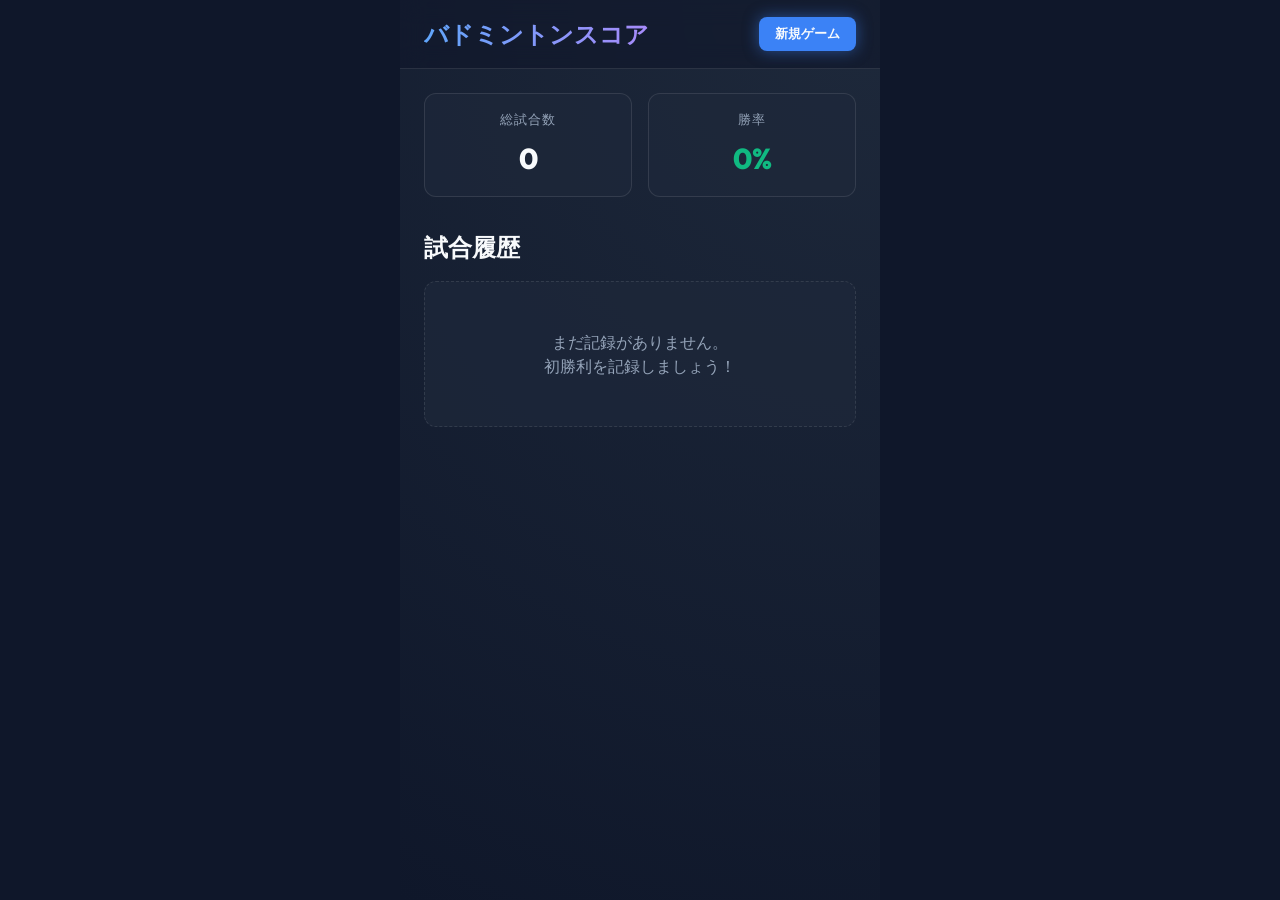
==== badminton-score-app/index.html @ b09aa4a7 "Add files via upload" ====
<!DOCTYPE html>
<html lang="ja">
<head>
  <meta charset="UTF-8">
  <meta name="viewport" content="width=device-width, initial-scale=1.0, maximum-scale=1.0, user-scalable=no">
  <title>バドミントンスコア</title>
  
  <!-- PWA Settings -->
  <link rel="manifest" href="manifest.json">
  <meta name="theme-color" content="#0f172a">
  <link rel="apple-touch-icon" href="icon.png">
  
  <!-- Fonts -->
  <link rel="preconnect" href="https://fonts.googleapis.com">
  <link rel="preconnect" href="https://fonts.gstatic.com" crossorigin>
  <link href="https://fonts.googleapis.com/css2?family=Inter:wght@400;600;800&family=Outfit:wght@500;700&display=swap" rel="stylesheet">
  
  <link rel="stylesheet" href="styles.css">
</head>
<body>
  <div id="app" class="app-container">
    
    <!-- 1. Home / History View -->
    <section id="view-home" class="view active">
      <header class="app-header glass">
        <h1>バドミントンスコア</h1>
        <button id="btn-new-game" class="btn primary glowing">新規ゲーム</button>
      </header>
      
      <main class="content">
        <div class="stats-overview">
          <div class="stat-card">
            <span class="stat-label">総試合数</span>
            <span class="stat-value" id="stat-total">0</span>
          </div>
          <div class="stat-card">
            <span class="stat-label">勝率</span>
            <span class="stat-value highlight" id="stat-winrate">0%</span>
          </div>
        </div>
        
        <h2>試合履歴</h2>
        <div id="history-list" class="history-list">
          <div class="empty-state">
            <p>まだ記録がありません。<br>初勝利を記録しましょう！</p>
          </div>
        </div>
      </main>
    </section>

    <!-- 2. Settings View -->
    <section id="view-settings" class="view">
      <header class="app-header">
        <button class="btn icon-btn" id="btn-back-home">◀ 戻る</button>
        <h2>試合設定</h2>
      </header>
      <main class="content setup-form" style="padding: 1rem;">
        
        <div class="form-group" style="margin-bottom: 0.8rem;">
          <input type="text" id="tournament-name" placeholder="大会名やイベント名 (任意)" style="width: 100%; padding: 0.6rem; border-radius: 8px; border: 1px solid var(--border-color); background: rgba(0,0,0,0.2); color: #fff; font-size: 1rem;">
        </div>

        <div style="display: flex; gap: 0.8rem; margin-bottom: 1rem;">
          <div class="form-group" style="flex: 1; margin-bottom: 0;">
            <label>形式</label>
            <div class="radio-group">
              <input type="radio" id="mode-singles" name="gameMode" value="singles" checked>
              <label for="mode-singles" style="padding: 0.5rem;">シングル</label>
              <input type="radio" id="mode-doubles" name="gameMode" value="doubles">
              <label for="mode-doubles" style="padding: 0.5rem;">ダブルス</label>
            </div>
          </div>
          
          <div class="form-group" style="flex: 1; margin-bottom: 0;">
            <label>点数</label>
            <div style="display: flex; gap: 0.2rem;">
              <button type="button" class="btn btn-point" data-pt="8" style="flex:1; padding: 0.5rem;" onclick="setPoints(8)">8</button>
              <button type="button" class="btn btn-point primary" data-pt="15" style="flex:1; padding: 0.5rem;" onclick="setPoints(15)">15</button>
              <input type="number" id="game-points" value="15" min="1" placeholder="自由" oninput="clearPointButtons()" style="flex:1; width:100%; min-width:40px; padding: 0.5rem; border-radius: 8px; border: 1px solid var(--border-color); background: rgba(0,0,0,0.2); color: #fff; font-size: 1rem; text-align: center;">
            </div>
          </div>
        </div>

        <div style="display: grid; grid-template-columns: 1fr 1fr; gap: 0.8rem; margin-bottom: 1rem;">
          <div class="form-group" style="margin-bottom: 0;">
            <label>左コート (自分)</label>
            <input type="text" id="team-a-name1" placeholder="選手1(右)" value="自分" style="padding: 0.6rem; margin-bottom: 0.5rem;">
            <input type="text" id="team-a-name2" placeholder="選手2(左)" value="ペア" class="doubles-only" style="display:none; padding: 0.6rem;">
          </div>
          <div class="form-group" style="margin-bottom: 0;">
            <label>右コート (相手)</label>
            <input type="text" id="team-b-name1" placeholder="選手1(右)" value="相手" style="padding: 0.6rem; margin-bottom: 0.5rem;">
            <input type="text" id="team-b-name2" placeholder="選手2(左)" value="ペア" class="doubles-only" style="display:none; padding: 0.6rem;">
          </div>
        </div>

        <div class="form-group" style="margin-bottom: 1.5rem;">
          <label>最初のサーブ</label>
          <div class="radio-group">
            <input type="radio" id="serve-init-a" name="initServe" value="A" checked>
            <label for="serve-init-a" style="padding: 0.5rem;">左コート(自分)</label>
            
            <input type="radio" id="serve-init-b" name="initServe" value="B">
            <label for="serve-init-b" style="padding: 0.5rem;">右コート(相手)</label>
          </div>
        </div>

        <button id="btn-start-game" class="btn primary full-width" style="padding: 0.8rem;">試合開始</button>
      </main>
    </section>

    <!-- 3. Scoring View -->
    <section id="view-scoring" class="view landscape-forced">
      <header class="scoring-header">
        <button class="btn icon-btn danger" id="btn-abort">終了</button>
        <div class="serve-indicator">サーブ権</div>
        <button class="btn icon-btn" id="btn-undo">1つ戻す</button>
      </header>

      <div class="scoreboard">
        <div class="team-panel left" id="panel-a">
          <h3 class="team-name" id="name-a-display" style="display:none;">自分</h3>
          <div class="court-positions" id="court-a">
            <div class="pos-box"><div class="pos-label">左</div><div class="serve-dot" id="serve-a-left">🏸</div><span id="pos-a-left" class="pos-name"></span></div>
            <div class="pos-box"><div class="pos-label">右</div><div class="serve-dot" id="serve-a-right">🏸</div><span id="pos-a-right" class="pos-name">自分</span></div>
          </div>
          <div class="score-display" id="score-a">0</div>
          <button class="btn-score-add" data-team="A">得点</button>
        </div>
        
        <div class="divider"></div>
        
        <div class="team-panel right" id="panel-b">
          <h3 class="team-name" id="name-b-display" style="display:none;">相手</h3>
          <div class="court-positions" id="court-b">
            <div class="pos-box"><div class="pos-label">左</div><div class="serve-dot" id="serve-b-left">🏸</div><span id="pos-b-left" class="pos-name"></span></div>
            <div class="pos-box"><div class="pos-label">右</div><div class="serve-dot" id="serve-b-right">🏸</div><span id="pos-b-right" class="pos-name">相手</span></div>
          </div>
          <div class="score-display" id="score-b">0</div>
          <button class="btn-score-add" data-team="B">得点</button>
        </div>
      </div>
      
      <div style="padding: 1rem; margin-top: auto;">
        <button id="btn-finish-game" class="btn primary glowing full-width">試合終了</button>
      </div>
    </section>

    <!-- 4. Result / Score Sheet View -->
    <section id="view-result" class="view">
      <header class="app-header no-print">
        <button class="btn icon-btn" id="btn-result-home">ホーム</button>
        <h2>試合結果</h2>
        <div class="share-actions">
          <button class="btn icon-btn btn-line" id="btn-line">LINE</button>
          <button class="btn icon-btn" id="btn-pdf">PDF</button>
          <button class="btn icon-btn" id="btn-share">共有</button>
        </div>
      </header>
      
      <main class="content">
        <div class="result-card glass" id="score-sheet-capture">
          <div class="print-header">
            <h1>公式スコアシート</h1>
          </div>
          <h1 class="result-title" id="result-status">勝利</h1>
          <div class="final-score">
            <div class="team-result">
              <span id="result-name-a">自分</span>
              <span class="score" id="result-score-a">21</span>
            </div>
            <div class="vs">-</div>
            <div class="team-result">
              <span class="score" id="result-score-b">19</span>
              <span id="result-name-b">相手</span>
            </div>
          </div>
          
          <div class="official-scoresheet-container">
            <h3>得点経過</h3>
            <div class="table-scroll">
              <table id="official-score-sheet" class="score-table">
                <!-- 生成されたテーブルがここに入る -->
              </table>
            </div>
          </div>
        </div>
      </main>
    </section>

  </div>
  <script src="app.js"></script>
</body>
</html>
---- badminton-score-app/styles.css ----
:root {
  --bg-color: #0f172a;
  --surface-color: rgba(30, 41, 59, 0.7);
  --primary: #3b82f6;
  --primary-glow: rgba(59, 130, 246, 0.5);
  --accent: #10b981;
  --danger: #ef4444;
  --text-main: #f8fafc;
  --text-muted: #94a3b8;
  --border-color: rgba(255, 255, 255, 0.1);
  --glass-bg: rgba(15, 23, 42, 0.6);
}

* {
  box-sizing: border-box;
  margin: 0;
  padding: 0;
}

body {
  font-family: 'Inter', -apple-system, sans-serif;
  background-color: var(--bg-color);
  color: var(--text-main);
  line-height: 1.5;
  overflow-x: hidden;
  -webkit-font-smoothing: antialiased;
}

.app-container {
  max-width: 480px;
  margin: 0 auto;
  min-height: 100vh;
  position: relative;
  background: radial-gradient(circle at top right, #1e293b, #0f172a);
}

/* Glassmorphism Utilities */
.glass {
  background: var(--glass-bg);
  backdrop-filter: blur(12px);
  -webkit-backdrop-filter: blur(12px);
  border-bottom: 1px solid var(--border-color);
}

/* Views Management (SPA) */
.view {
  display: none;
  min-height: 100vh;
  flex-direction: column;
  animation: fadeIn 0.3s ease-in-out;
}

.view.active {
  display: flex;
}

@keyframes fadeIn {
  from { opacity: 0; transform: translateY(10px); }
  to { opacity: 1; transform: translateY(0); }
}

/* Headers */
.app-header {
  padding: 1rem 1.5rem;
  display: flex;
  justify-content: space-between;
  align-items: center;
  position: sticky;
  top: 0;
  z-index: 10;
}

h1, h2, h3 {
  font-family: 'Outfit', sans-serif;
}

h1 {
  font-size: 1.5rem;
  font-weight: 700;
  background: linear-gradient(to right, #60a5fa, #a78bfa);
  -webkit-background-clip: text;
  color: transparent;
}

.content {
  padding: 1.5rem;
  flex: 1;
}

/* Buttons */
.btn {
  background: transparent;
  color: var(--text-main);
  border: 1px solid var(--border-color);
  padding: 0.5rem 1rem;
  border-radius: 8px;
  font-weight: 600;
  cursor: pointer;
  transition: all 0.2s ease;
  font-family: inherit;
}

.btn.primary {
  background: var(--primary);
  border: none;
}

.btn.primary.glowing {
  box-shadow: 0 0 15px var(--primary-glow);
}

.btn:active {
  transform: scale(0.96);
}

.icon-btn {
  padding: 0.4rem 0.8rem;
  font-size: 0.9rem;
}

.full-width {
  width: 100%;
  padding: 1rem;
  font-size: 1.1rem;
}

.danger {
  color: var(--danger);
  border-color: var(--danger);
}

/* Home Stats */
.stats-overview {
  display: flex;
  gap: 1rem;
  margin-bottom: 2rem;
}

.stat-card {
  flex: 1;
  background: var(--surface-color);
  border: 1px solid var(--border-color);
  padding: 1rem;
  border-radius: 12px;
  display: flex;
  flex-direction: column;
  align-items: center;
}

.stat-label {
  font-size: 0.8rem;
  color: var(--text-muted);
  text-transform: uppercase;
  letter-spacing: 1px;
}

.stat-value {
  font-size: 1.8rem;
  font-weight: 800;
  font-family: 'Outfit', sans-serif;
  margin-top: 0.5rem;
}

.highlight {
  color: var(--accent);
}

/* History List */
.history-list {
  margin-top: 1rem;
  display: flex;
  flex-direction: column;
  gap: 1rem;
}

.history-item {
  background: var(--surface-color);
  border: 1px solid var(--border-color);
  border-radius: 12px;
  padding: 1rem;
  display: flex;
  justify-content: space-between;
  align-items: center;
  cursor: pointer;
  transition: background 0.2s;
}

.history-item:hover {
  background: rgba(255,255,255,0.05);
}

.history-score {
  font-family: 'Outfit', sans-serif;
  font-size: 1.2rem;
  font-weight: 700;
}

.history-date {
  font-size: 0.8rem;
  color: var(--text-muted);
}

.empty-state {
  text-align: center;
  padding: 3rem 1rem;
  color: var(--text-muted);
  background: var(--surface-color);
  border-radius: 12px;
  border: 1px dashed var(--border-color);
}

/* Setup Form */
.setup-form .form-group {
  margin-bottom: 1.5rem;
}

.setup-form label {
  display: block;
  margin-bottom: 0.5rem;
  color: var(--text-muted);
  font-size: 0.9rem;
}

.setup-form input[type="text"] {
  width: 100%;
  padding: 0.8rem 1rem;
  border-radius: 8px;
  border: 1px solid var(--border-color);
  background: rgba(0,0,0,0.2);
  color: #fff;
  font-size: 1rem;
}

.setup-form input[type="text"]:focus {
  outline: none;
  border-color: var(--primary);
}

.radio-group {
  display: flex;
  gap: 0.5rem;
}

.radio-group input[type="radio"] {
  display: none;
}

.radio-group label {
  flex: 1;
  text-align: center;
  padding: 0.8rem;
  background: var(--surface-color);
  border: 1px solid var(--border-color);
  border-radius: 8px;
  cursor: pointer;
  transition: all 0.2s;
  margin: 0;
}

.radio-group input[type="radio"]:checked + label {
  background: var(--primary);
  border-color: var(--primary);
  color: #fff;
  font-weight: bold;
}

.mt-2 { margin-top: 2rem; }

/* Scoring View */
.scoring-header {
  display: flex;
  justify-content: space-between;
  align-items: center;
  padding: 1rem;
}

.serve-indicator {
  font-size: 0.9rem;
  color: var(--text-muted);
  text-transform: uppercase;
  letter-spacing: 2px;
}

.scoreboard {
  flex: 1;
  display: flex;
  flex-direction: column;
}

.divider {
  height: 2px;
  background: var(--border-color);
  margin: 0 2rem;
}

.team-panel {
  flex: 1;
  display: flex;
  flex-direction: column;
  justify-content: center;
  align-items: center;
  position: relative;
  padding: 2rem 1rem;
}

.team-name {
  font-size: 1.5rem;
  margin-bottom: 0.5rem;
  z-index: 2;
}

.score-display {
  font-size: 8rem;
  font-family: 'Outfit', sans-serif;
  font-weight: 800;
  line-height: 1;
  margin-bottom: 1rem;
  z-index: 2;
}

.btn-score-add {
  position: absolute;
  top: 0; left: 0; right: 0; bottom: 0;
  width: 100%;
  opacity: 0;
  cursor: pointer;
  z-index: 10;
}

.serve-dot {
  width: 16px;
  height: 16px;
  border-radius: 50%;
  background: transparent;
  margin-bottom: 1rem;
  transition: background 0.3s;
}

.has-serve .serve-dot {
  background: var(--accent);
  box-shadow: 0 0 10px var(--accent);
}

/* Tap Ripple Effect using pseudo */
.team-panel:active {
  background: rgba(255,255,255,0.05);
}

/* Result / Score Sheet */
.result-card {
  border-radius: 16px;
  padding: 2rem 1.5rem;
  text-align: center;
  border: 1px solid var(--border-color);
}

.result-title {
  font-size: 2.5rem;
  margin-bottom: 1.5rem;
}

.final-score {
  display: flex;
  justify-content: center;
  align-items: center;
  gap: 1.5rem;
  margin-bottom: 2rem;
}

.team-result {
  display: flex;
  flex-direction: column;
  align-items: center;
}

.team-result .score {
  font-size: 3rem;
  font-weight: 800;
  font-family: 'Outfit', sans-serif;
}

.vs {
  font-size: 1.5rem;
  color: var(--text-muted);
}

.rally-history {
  text-align: left;
  border-top: 1px solid var(--border-color);
  padding-top: 1.5rem;
}

.rally-history h3 {
  margin-bottom: 1rem;
  font-size: 1.1rem;
  color: var(--text-muted);
}

.history-timeline {
  display: flex;
  flex-direction: column;
  gap: 0.5rem;
  max-height: 300px;
  overflow-y: auto;
  padding-right: 0.5rem;
}

.rally-item {
  display: flex;
  justify-content: space-between;
  padding: 0.5rem;
  background: rgba(0,0,0,0.2);
  border-radius: 6px;
  font-family: 'Outfit', sans-serif;
}

.rally-item .score-point {
  font-weight: 700;
}

.rally-item .scorer-name {
  color: var(--accent);
}

/* Share Actions */
.share-actions {
  display: flex;
  gap: 0.5rem;
}
.btn-line {
  background-color: #06C755;
  color: #fff;
  border: none;
}

/* Official Score Sheet Table */
.official-scoresheet-container {
  margin-top: 1.5rem;
  border-top: 1px solid var(--border-color);
  padding-top: 1rem;
}
.table-scroll {
  width: 100%;
  overflow-x: auto;
  -webkit-overflow-scrolling: touch;
}
.score-table {
  width: 100%;
  border-collapse: collapse;
  margin-top: 1rem;
  color: var(--text-main);
  background: var(--surface-color);
}
.score-table th, .score-table td {
  border: 1px solid var(--border-color);
  padding: 0.5rem;
  text-align: center;
  min-width: 30px;
  font-family: 'Outfit', sans-serif;
}
.score-table th {
  background: rgba(255, 255, 255, 0.1);
  white-space: nowrap;
  font-weight: 700;
}

/* Print Styles for PDF Export */
.print-header {
  display: none;
}
@media print {
  body {
    background: #fff;
    color: #000;
  }
  .app-container {
    background: none;
    max-width: 100%;
  }
  .no-print {
    display: none !important;
  }
  .glass {
    background: none;
    backdrop-filter: none;
    border: none;
  }
  .result-card {
    border: none;
    padding: 0;
  }
  .score-table {
    background: #fff;
    color: #000;
  }
  .score-table th, .score-table td {
    border: 1px solid #000;
  }
  .score-table th {
    background: #f0f0f0;
  }
  .print-header {
    display: block;
    text-align: center;
    margin-bottom: 2rem;
  }
  .print-header h1 {
    color: #000;
    -webkit-background-clip: unset;
  }
  .result-title {
    display: none;
  }
}

/* Force Landscape on Scoring View */
@media screen and (orientation: portrait) {
  .landscape-forced {
    position: fixed;
    top: 0;
    left: 0;
    width: 100vh;
    height: 100vw;
    transform: rotate(90deg);
    transform-origin: top left;
    margin-left: 100vw;
    background: radial-gradient(circle at top right, #1e293b, #0f172a);
    z-index: 100;
  }
}

/* Doubles Court Positions */
.court-positions {
  display: flex;
  flex-direction: column;
  width: 100%;
  gap: 1rem;
  margin-bottom: 1rem;
  z-index: 2;
  font-size: 1.2rem;
  font-weight: bold;
}
.pos-box {
  background: rgba(0, 0, 0, 0.3);
  border: 1px solid var(--border-color);
  border-radius: 8px;
  padding: 0.5rem;
  display: flex;
  align-items: center;
  justify-content: center;
  position: relative;
  min-height: 50px;
}
.pos-name {
  word-break: break-all;
}
.serve-dot {
  display: none;
  font-size: 1.5rem;
  margin-right: 0.5rem;
  background: transparent;
  width: auto;
  height: auto;
}
.has-serve .serve-dot {
  display: inline-block;
  background: transparent;
  box-shadow: none;
}

.pos-label {
  position: absolute;
  top: 2px;
  left: 4px;
  font-size: 0.75rem;
  color: var(--text-muted);
  font-weight: normal;
}

/* Hide original simple serve dot */
.team-panel > .serve-dot {
  display: none !important;
}
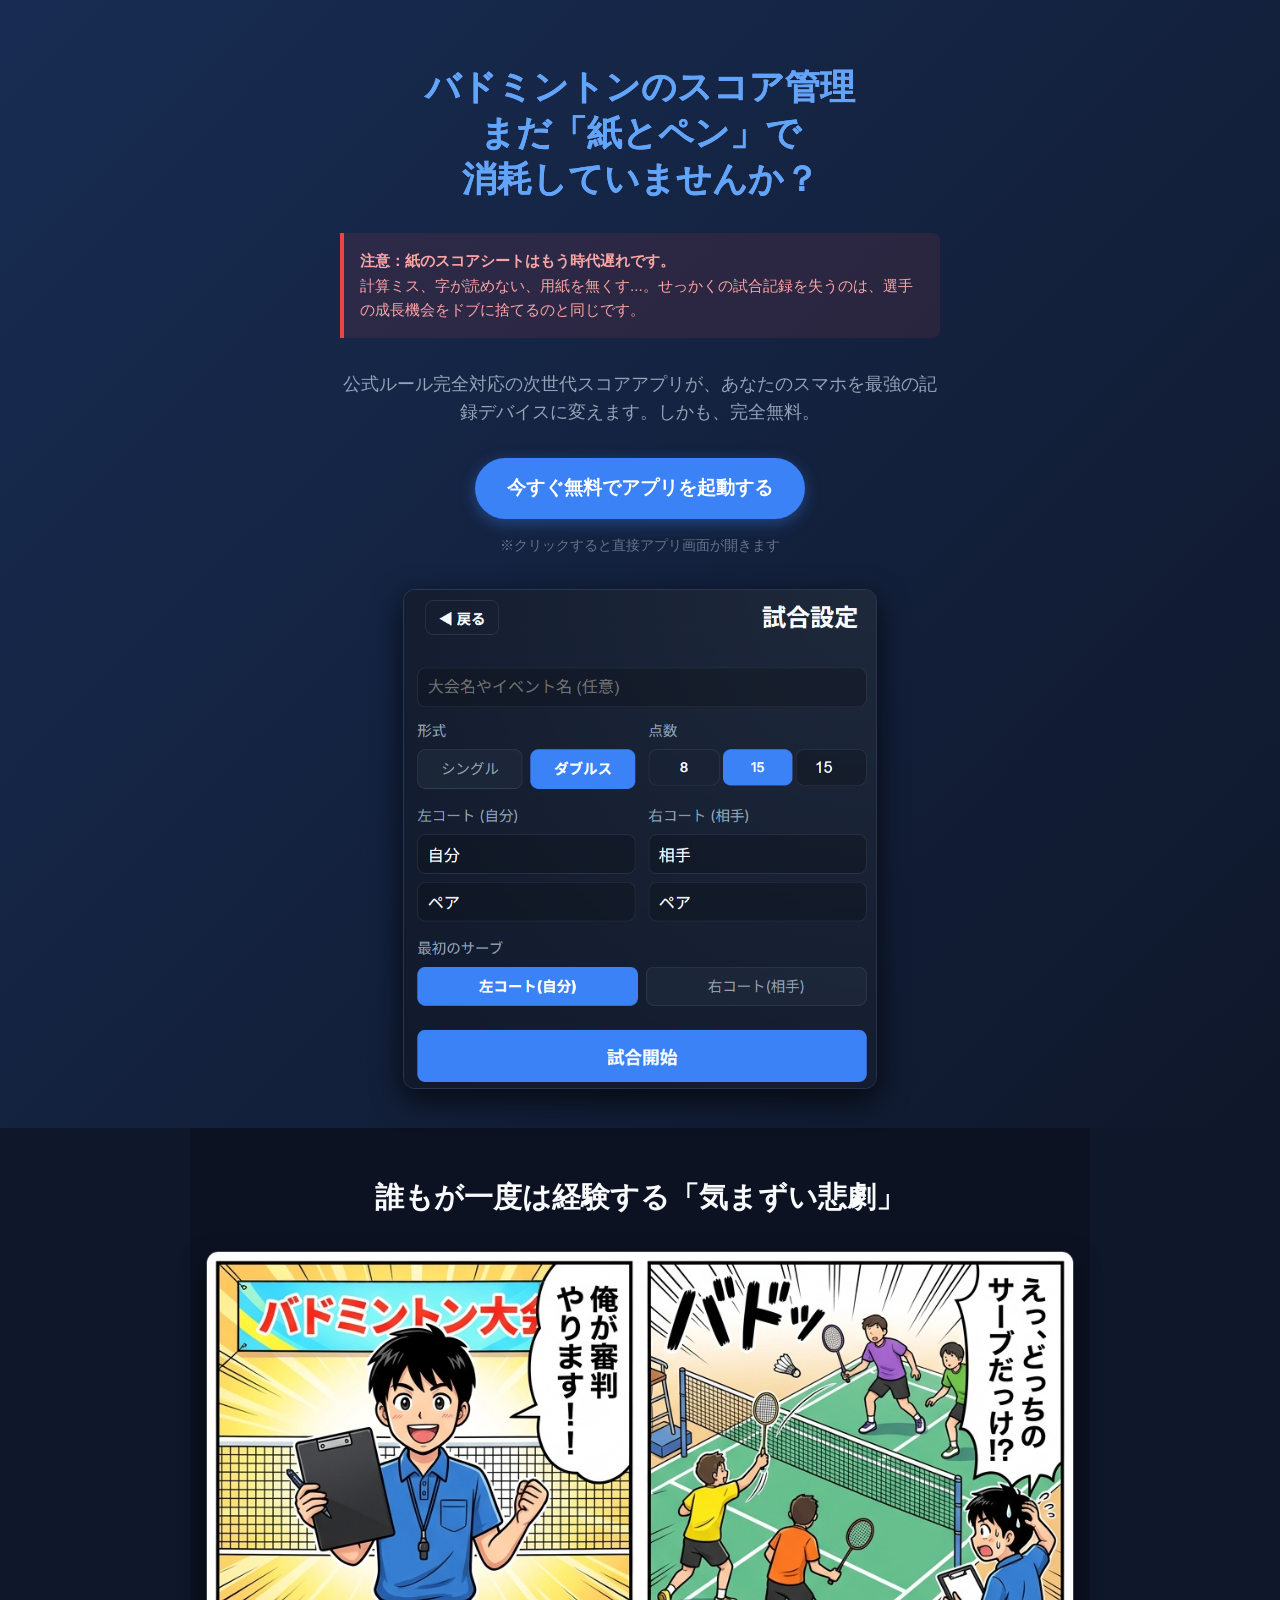
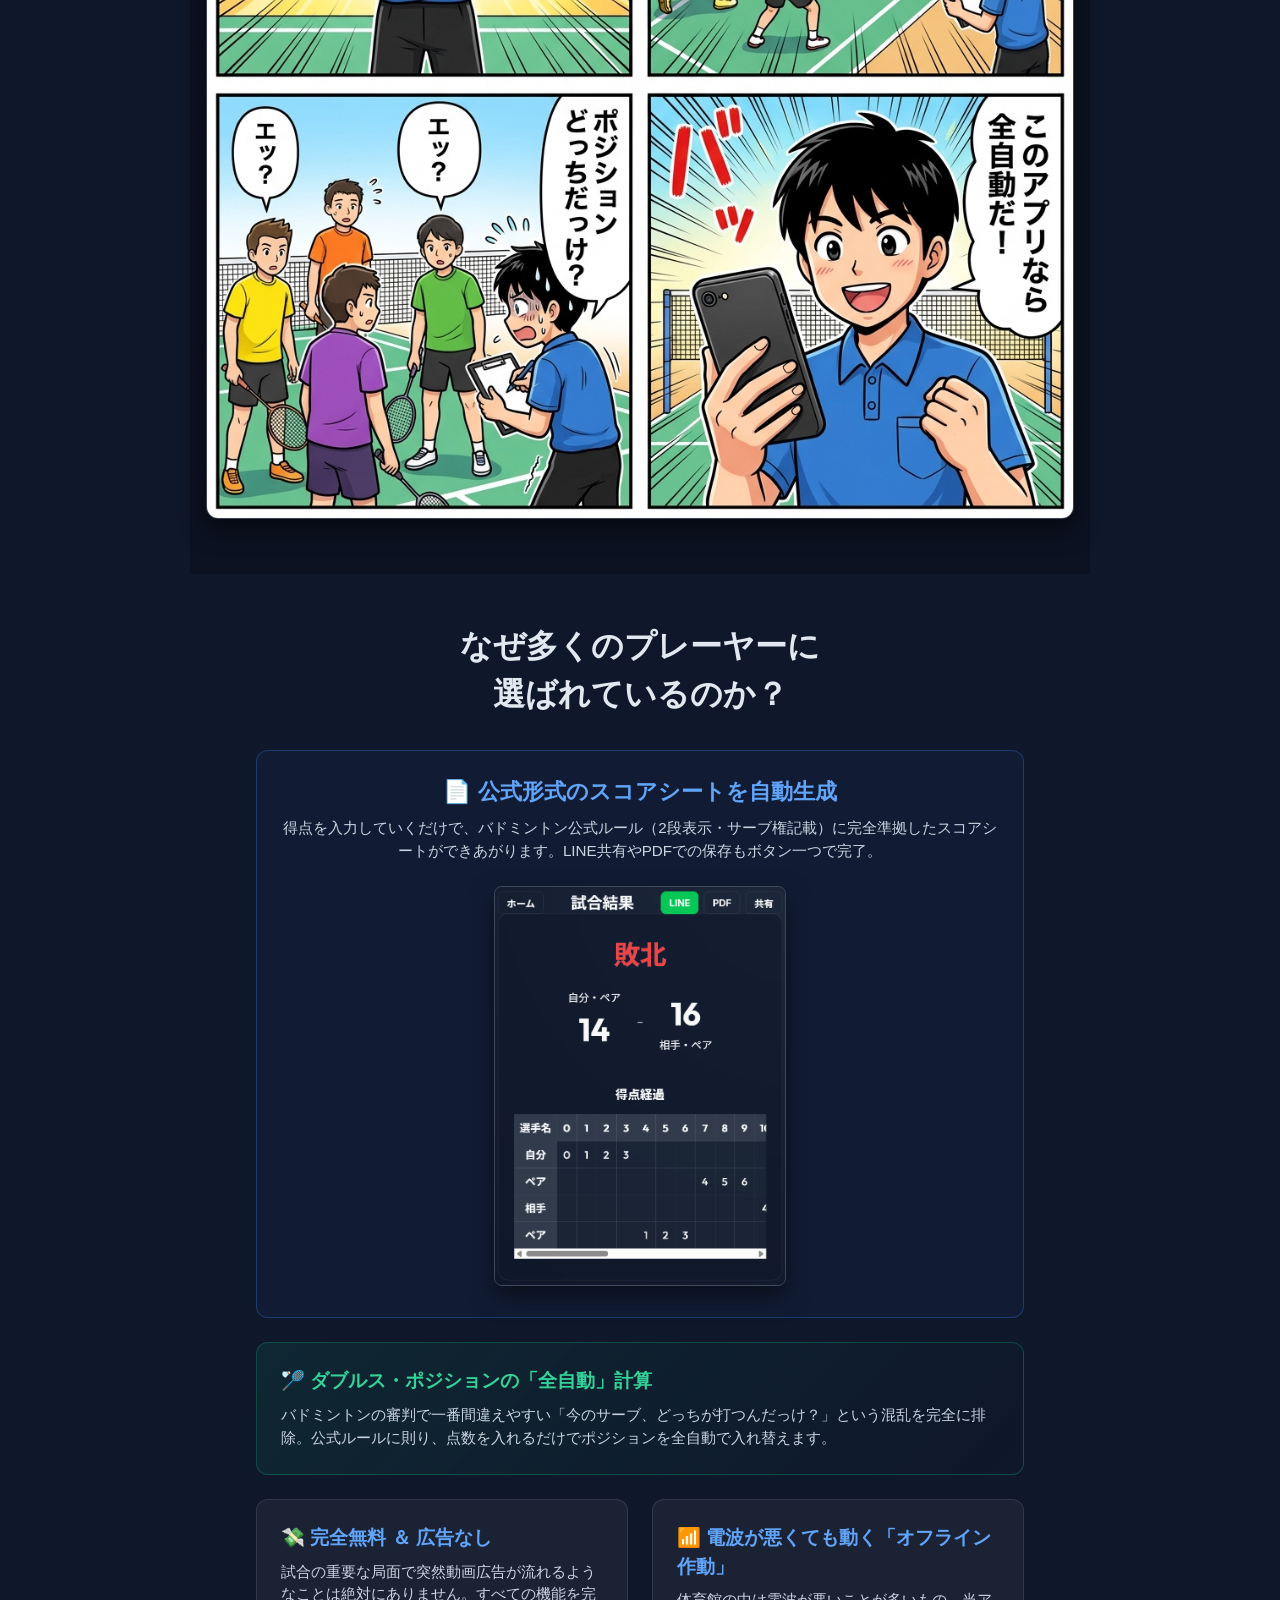
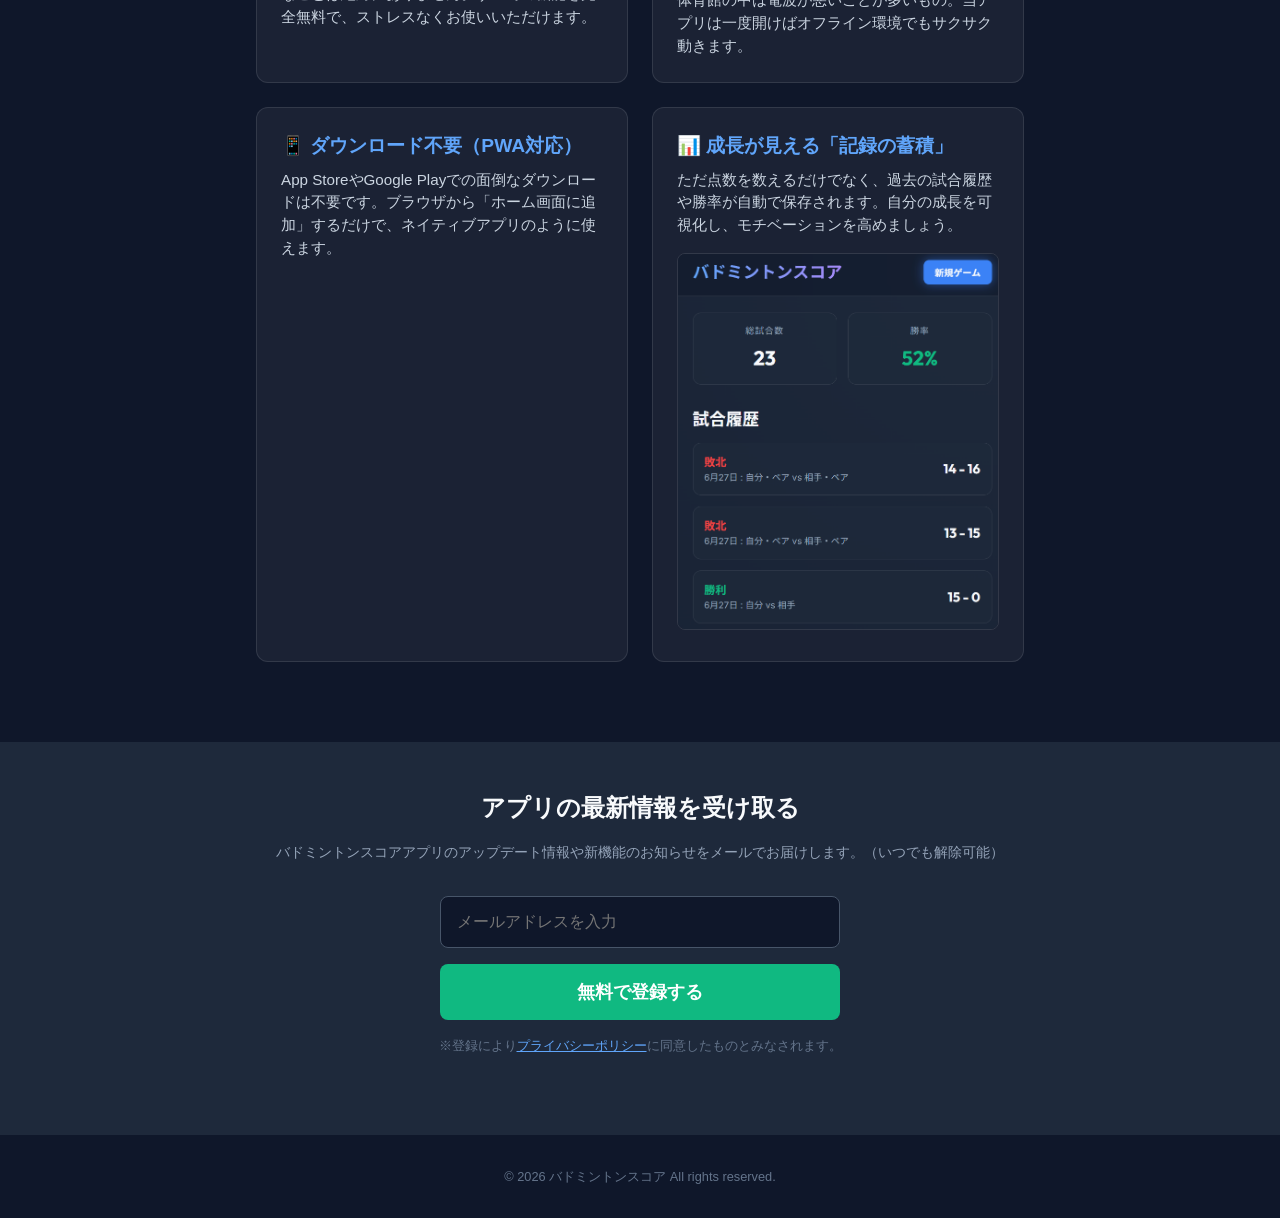
==== commit 9ed9acd6: "Add files via upload" ====
--- a/badminton-score-app/index.html
+++ b/badminton-score-app/index.html
@@ -3,192 +3,244 @@
 <head>
   <meta charset="UTF-8">
   <meta name="viewport" content="width=device-width, initial-scale=1.0, maximum-scale=1.0, user-scalable=no">
-  <title>バドミントンスコア</title>
-  
-  <!-- PWA Settings -->
-  <link rel="manifest" href="manifest.json">
-  <meta name="theme-color" content="#0f172a">
-  <link rel="apple-touch-icon" href="icon.png">
-  
-  <!-- Fonts -->
-  <link rel="preconnect" href="https://fonts.googleapis.com">
-  <link rel="preconnect" href="https://fonts.gstatic.com" crossorigin>
-  <link href="https://fonts.googleapis.com/css2?family=Inter:wght@400;600;800&family=Outfit:wght@500;700&display=swap" rel="stylesheet">
-  
+  <title>バドミントンスコア - 完全無料の次世代スコアアプリ</title>
   <link rel="stylesheet" href="styles.css">
+  <style>
+    body {
+      background-color: #0f172a;
+      color: #f8fafc;
+      font-family: 'Inter', 'Outfit', sans-serif;
+      margin: 0;
+      padding: 0;
+      overflow-x: hidden;
+    }
+    .lp-header {
+      text-align: center;
+      padding: 4rem 1rem 2rem;
+      background: linear-gradient(135deg, rgba(59,130,246,0.2) 0%, rgba(15,23,42,1) 100%);
+    }
+    .lp-header h1 {
+      font-size: 2.2rem;
+      font-weight: 800;
+      color: #60a5fa;
+      margin-bottom: 1rem;
+      line-height: 1.3;
+    }
+    .lp-header p {
+      font-size: 1.1rem;
+      color: #94a3b8;
+      max-width: 600px;
+      margin: 0 auto 2rem;
+      line-height: 1.6;
+    }
+    .lp-cta {
+      display: inline-block;
+      background-color: #3b82f6;
+      color: white;
+      text-decoration: none;
+      font-size: 1.2rem;
+      font-weight: bold;
+      padding: 1rem 2rem;
+      border-radius: 50px;
+      box-shadow: 0 4px 15px rgba(59,130,246,0.4);
+      transition: all 0.3s ease;
+      margin-bottom: 1rem;
+    }
+    .lp-cta:hover {
+      background-color: #2563eb;
+      transform: translateY(-2px);
+      box-shadow: 0 6px 20px rgba(59,130,246,0.6);
+    }
+    .warning-box {
+      background: rgba(239, 68, 68, 0.1);
+      border-left: 4px solid #ef4444;
+      padding: 1rem;
+      margin: 2rem auto;
+      max-width: 600px;
+      text-align: left;
+      border-radius: 0 8px 8px 0;
+    }
+    .warning-box p {
+      color: #fca5a5;
+      margin: 0;
+      font-size: 0.95rem;
+    }
+    .features {
+      padding: 3rem 1rem;
+      max-width: 800px;
+      margin: 0 auto;
+    }
+    .features h2 {
+      text-align: center;
+      font-size: 2rem;
+      margin-bottom: 2rem;
+      color: #e2e8f0;
+    }
+    .feature-grid {
+      display: grid;
+      grid-template-columns: 1fr;
+      gap: 1.5rem;
+    }
+    @media (min-width: 600px) {
+      .feature-grid {
+        grid-template-columns: 1fr 1fr;
+      }
+    }
+    .feature-card {
+      background: rgba(255,255,255,0.05);
+      border: 1px solid rgba(255,255,255,0.1);
+      padding: 1.5rem;
+      border-radius: 12px;
+      transition: transform 0.3s;
+    }
+    .feature-card h3 {
+      font-size: 1.2rem;
+      color: #60a5fa;
+      margin-top: 0;
+      margin-bottom: 0.5rem;
+    }
+    .feature-card p {
+      color: #cbd5e1;
+      font-size: 0.95rem;
+      line-height: 1.5;
+      margin: 0;
+    }
+    .strong-point {
+      grid-column: 1 / -1;
+      background: linear-gradient(135deg, rgba(16,185,129,0.1) 0%, rgba(15,23,42,0.8) 100%);
+      border-color: rgba(16,185,129,0.3);
+    }
+    .strong-point h3 {
+      color: #34d399;
+    }
+    .opt-in {
+      background: #1e293b;
+      padding: 3rem 1rem;
+      text-align: center;
+      margin-top: 2rem;
+    }
+    .opt-in h2 {
+      color: #f8fafc;
+      margin-bottom: 1rem;
+      font-size: 1.5rem;
+    }
+    .opt-in p {
+      color: #94a3b8;
+      margin-bottom: 2rem;
+      font-size: 0.9rem;
+    }
+    .opt-in-form {
+      max-width: 400px;
+      margin: 0 auto;
+      display: flex;
+      flex-direction: column;
+      gap: 1rem;
+    }
+    .opt-in-form input {
+      padding: 1rem;
+      border-radius: 8px;
+      border: 1px solid #475569;
+      background: #0f172a;
+      color: #fff;
+      font-size: 1rem;
+    }
+    .opt-in-form button {
+      background: #10b981;
+      color: white;
+      border: none;
+      padding: 1rem;
+      border-radius: 8px;
+      font-size: 1.1rem;
+      font-weight: bold;
+      cursor: pointer;
+    }
+    .footer {
+      text-align: center;
+      padding: 2rem;
+      color: #64748b;
+      font-size: 0.8rem;
+    }
+  </style>
 </head>
 <body>
-  <div id="app" class="app-container">
+
+  <header class="lp-header">
+    <h1>バドミントンのスコア管理<br>まだ「紙とペン」で<br>消耗していませんか？</h1>
     
-    <!-- 1. Home / History View -->
-    <section id="view-home" class="view active">
-      <header class="app-header glass">
-        <h1>バドミントンスコア</h1>
-        <button id="btn-new-game" class="btn primary glowing">新規ゲーム</button>
-      </header>
+    <div class="warning-box">
+      <p><strong>注意：紙のスコアシートはもう時代遅れです。</strong><br>
+      計算ミス、字が読めない、用紙を無くす...。せっかくの試合記録を失うのは、選手の成長機会をドブに捨てるのと同じです。</p>
+    </div>
+
+    <p>公式ルール完全対応の次世代スコアアプリが、あなたのスマホを最強の記録デバイスに変えます。しかも、完全無料。</p>
+    
+    <a href="./app.html" class="lp-cta">今すぐ無料でアプリを起動する</a>
+    <p style="font-size: 0.85rem; color: #64748b; margin-bottom: 2rem;">※クリックすると直接アプリ画面が開きます</p>
+    
+    <img src="screenshot-setup.png" alt="アプリ設定画面" style="max-width: 100%; max-height: 500px; border-radius: 12px; box-shadow: 0 10px 30px rgba(0,0,0,0.7); border: 1px solid rgba(255,255,255,0.1);">
+  </header>
+
+  <section class="comic-section" style="padding: 3rem 1rem; max-width: 900px; margin: 0 auto; background: rgba(0,0,0,0.2);">
+    <h2 style="text-align: center; color: #f8fafc; font-size: 1.8rem; margin-bottom: 2rem;">誰もが一度は経験する「気まずい悲劇」</h2>
+    <div style="text-align: center;">
+      <img src="comic.png" alt="審判の気まずいあるある漫画" style="max-width: 100%; border-radius: 12px; border: 1px solid rgba(255,255,255,0.2); box-shadow: 0 10px 25px rgba(0,0,0,0.5);">
+    </div>
+  </section>
+
+  <section class="features">
+    <h2>なぜ多くのプレーヤーに<br>選ばれているのか？</h2>
+    <div class="feature-grid">
+
+      <div class="feature-card" style="grid-column: 1 / -1; text-align: center; background: rgba(59, 130, 246, 0.05); border: 1px solid rgba(59, 130, 246, 0.3);">
+        <h3 style="color: #60a5fa; font-size: 1.4rem;">📄 公式形式のスコアシートを自動生成</h3>
+        <p style="margin-bottom: 1.5rem; color: #cbd5e1;">得点を入力していくだけで、バドミントン公式ルール（2段表示・サーブ権記載）に完全準拠したスコアシートができあがります。LINE共有やPDFでの保存もボタン一つで完了。</p>
+        <img src="screenshot-result.png" alt="公式スコアシートの画面" style="max-width: 100%; max-height: 400px; object-fit: contain; border-radius: 8px; border: 1px solid rgba(255,255,255,0.2); box-shadow: 0 10px 25px rgba(0,0,0,0.5);">
+      </div>
       
-      <main class="content">
-        <div class="stats-overview">
-          <div class="stat-card">
-            <span class="stat-label">総試合数</span>
-            <span class="stat-value" id="stat-total">0</span>
-          </div>
-          <div class="stat-card">
-            <span class="stat-label">勝率</span>
-            <span class="stat-value highlight" id="stat-winrate">0%</span>
-          </div>
-        </div>
-        
-        <h2>試合履歴</h2>
-        <div id="history-list" class="history-list">
-          <div class="empty-state">
-            <p>まだ記録がありません。<br>初勝利を記録しましょう！</p>
-          </div>
-        </div>
-      </main>
-    </section>
-
-    <!-- 2. Settings View -->
-    <section id="view-settings" class="view">
-      <header class="app-header">
-        <button class="btn icon-btn" id="btn-back-home">◀ 戻る</button>
-        <h2>試合設定</h2>
-      </header>
-      <main class="content setup-form" style="padding: 1rem;">
-        
-        <div class="form-group" style="margin-bottom: 0.8rem;">
-          <input type="text" id="tournament-name" placeholder="大会名やイベント名 (任意)" style="width: 100%; padding: 0.6rem; border-radius: 8px; border: 1px solid var(--border-color); background: rgba(0,0,0,0.2); color: #fff; font-size: 1rem;">
-        </div>
-
-        <div style="display: flex; gap: 0.8rem; margin-bottom: 1rem;">
-          <div class="form-group" style="flex: 1; margin-bottom: 0;">
-            <label>形式</label>
-            <div class="radio-group">
-              <input type="radio" id="mode-singles" name="gameMode" value="singles" checked>
-              <label for="mode-singles" style="padding: 0.5rem;">シングル</label>
-              <input type="radio" id="mode-doubles" name="gameMode" value="doubles">
-              <label for="mode-doubles" style="padding: 0.5rem;">ダブルス</label>
-            </div>
-          </div>
-          
-          <div class="form-group" style="flex: 1; margin-bottom: 0;">
-            <label>点数</label>
-            <div style="display: flex; gap: 0.2rem;">
-              <button type="button" class="btn btn-point" data-pt="8" style="flex:1; padding: 0.5rem;" onclick="setPoints(8)">8</button>
-              <button type="button" class="btn btn-point primary" data-pt="15" style="flex:1; padding: 0.5rem;" onclick="setPoints(15)">15</button>
-              <input type="number" id="game-points" value="15" min="1" placeholder="自由" oninput="clearPointButtons()" style="flex:1; width:100%; min-width:40px; padding: 0.5rem; border-radius: 8px; border: 1px solid var(--border-color); background: rgba(0,0,0,0.2); color: #fff; font-size: 1rem; text-align: center;">
-            </div>
-          </div>
-        </div>
-
-        <div style="display: grid; grid-template-columns: 1fr 1fr; gap: 0.8rem; margin-bottom: 1rem;">
-          <div class="form-group" style="margin-bottom: 0;">
-            <label>左コート (自分)</label>
-            <input type="text" id="team-a-name1" placeholder="選手1(右)" value="自分" style="padding: 0.6rem; margin-bottom: 0.5rem;">
-            <input type="text" id="team-a-name2" placeholder="選手2(左)" value="ペア" class="doubles-only" style="display:none; padding: 0.6rem;">
-          </div>
-          <div class="form-group" style="margin-bottom: 0;">
-            <label>右コート (相手)</label>
-            <input type="text" id="team-b-name1" placeholder="選手1(右)" value="相手" style="padding: 0.6rem; margin-bottom: 0.5rem;">
-            <input type="text" id="team-b-name2" placeholder="選手2(左)" value="ペア" class="doubles-only" style="display:none; padding: 0.6rem;">
-          </div>
-        </div>
-
-        <div class="form-group" style="margin-bottom: 1.5rem;">
-          <label>最初のサーブ</label>
-          <div class="radio-group">
-            <input type="radio" id="serve-init-a" name="initServe" value="A" checked>
-            <label for="serve-init-a" style="padding: 0.5rem;">左コート(自分)</label>
-            
-            <input type="radio" id="serve-init-b" name="initServe" value="B">
-            <label for="serve-init-b" style="padding: 0.5rem;">右コート(相手)</label>
-          </div>
-        </div>
-
-        <button id="btn-start-game" class="btn primary full-width" style="padding: 0.8rem;">試合開始</button>
-      </main>
-    </section>
-
-    <!-- 3. Scoring View -->
-    <section id="view-scoring" class="view landscape-forced">
-      <header class="scoring-header">
-        <button class="btn icon-btn danger" id="btn-abort">終了</button>
-        <div class="serve-indicator">サーブ権</div>
-        <button class="btn icon-btn" id="btn-undo">1つ戻す</button>
-      </header>
-
-      <div class="scoreboard">
-        <div class="team-panel left" id="panel-a">
-          <h3 class="team-name" id="name-a-display" style="display:none;">自分</h3>
-          <div class="court-positions" id="court-a">
-            <div class="pos-box"><div class="pos-label">左</div><div class="serve-dot" id="serve-a-left">🏸</div><span id="pos-a-left" class="pos-name"></span></div>
-            <div class="pos-box"><div class="pos-label">右</div><div class="serve-dot" id="serve-a-right">🏸</div><span id="pos-a-right" class="pos-name">自分</span></div>
-          </div>
-          <div class="score-display" id="score-a">0</div>
-          <button class="btn-score-add" data-team="A">得点</button>
-        </div>
-        
-        <div class="divider"></div>
-        
-        <div class="team-panel right" id="panel-b">
-          <h3 class="team-name" id="name-b-display" style="display:none;">相手</h3>
-          <div class="court-positions" id="court-b">
-            <div class="pos-box"><div class="pos-label">左</div><div class="serve-dot" id="serve-b-left">🏸</div><span id="pos-b-left" class="pos-name"></span></div>
-            <div class="pos-box"><div class="pos-label">右</div><div class="serve-dot" id="serve-b-right">🏸</div><span id="pos-b-right" class="pos-name">相手</span></div>
-          </div>
-          <div class="score-display" id="score-b">0</div>
-          <button class="btn-score-add" data-team="B">得点</button>
-        </div>
-      </div>
-      
-      <div style="padding: 1rem; margin-top: auto;">
-        <button id="btn-finish-game" class="btn primary glowing full-width">試合終了</button>
-      </div>
-    </section>
-
-    <!-- 4. Result / Score Sheet View -->
-    <section id="view-result" class="view">
-      <header class="app-header no-print">
-        <button class="btn icon-btn" id="btn-result-home">ホーム</button>
-        <h2>試合結果</h2>
-        <div class="share-actions">
-          <button class="btn icon-btn btn-line" id="btn-line">LINE</button>
-          <button class="btn icon-btn" id="btn-pdf">PDF</button>
-          <button class="btn icon-btn" id="btn-share">共有</button>
-        </div>
-      </header>
-      
-      <main class="content">
-        <div class="result-card glass" id="score-sheet-capture">
-          <div class="print-header">
-            <h1>公式スコアシート</h1>
-          </div>
-          <h1 class="result-title" id="result-status">勝利</h1>
-          <div class="final-score">
-            <div class="team-result">
-              <span id="result-name-a">自分</span>
-              <span class="score" id="result-score-a">21</span>
-            </div>
-            <div class="vs">-</div>
-            <div class="team-result">
-              <span class="score" id="result-score-b">19</span>
-              <span id="result-name-b">相手</span>
-            </div>
-          </div>
-          
-          <div class="official-scoresheet-container">
-            <h3>得点経過</h3>
-            <div class="table-scroll">
-              <table id="official-score-sheet" class="score-table">
-                <!-- 生成されたテーブルがここに入る -->
-              </table>
-            </div>
-          </div>
-        </div>
-      </main>
-    </section>
-
-  </div>
-  <script src="app.js"></script>
+      <div class="feature-card strong-point">
+        <h3>🏸 ダブルス・ポジションの「全自動」計算</h3>
+        <p>バドミントンの審判で一番間違えやすい「今のサーブ、どっちが打つんだっけ？」という混乱を完全に排除。公式ルールに則り、点数を入れるだけでポジションを全自動で入れ替えます。</p>
+      </div>
+
+      <div class="feature-card">
+        <h3>💸 完全無料 ＆ 広告なし</h3>
+        <p>試合の重要な局面で突然動画広告が流れるようなことは絶対にありません。すべての機能を完全無料で、ストレスなくお使いいただけます。</p>
+      </div>
+
+      <div class="feature-card">
+        <h3>📶 電波が悪くても動く「オフライン作動」</h3>
+        <p>体育館の中は電波が悪いことが多いもの。当アプリは一度開けばオフライン環境でもサクサク動きます。</p>
+      </div>
+
+      <div class="feature-card">
+        <h3>📱 ダウンロード不要（PWA対応）</h3>
+        <p>App StoreやGoogle Playでの面倒なダウンロードは不要です。ブラウザから「ホーム画面に追加」するだけで、ネイティブアプリのように使えます。</p>
+      </div>
+
+      <div class="feature-card">
+        <h3>📊 成長が見える「記録の蓄積」</h3>
+        <p>ただ点数を数えるだけでなく、過去の試合履歴や勝率が自動で保存されます。自分の成長を可視化し、モチベーションを高めましょう。</p>
+        <img src="screenshot-home.png" alt="試合履歴の画面" style="max-width: 100%; border-radius: 8px; margin-top: 1rem; border: 1px solid rgba(255,255,255,0.1);">
+      </div>
+
+    </div>
+  </section>
+
+  <section class="opt-in">
+    <h2>アプリの最新情報を受け取る</h2>
+    <p>バドミントンスコアアプリのアップデート情報や新機能のお知らせをメールでお届けします。（いつでも解除可能）</p>
+    <form class="opt-in-form" onsubmit="event.preventDefault(); alert('ご登録ありがとうございます！');">
+      <input type="email" placeholder="メールアドレスを入力" required>
+      <button type="submit">無料で登録する</button>
+    </form>
+    <p style="font-size: 0.8rem; margin-top: 1rem; color: #64748b;">
+      ※登録により<a href="privacy.html" target="_blank" style="color: #60a5fa; text-decoration: underline;">プライバシーポリシー</a>に同意したものとみなされます。
+    </p>
+  </section>
+
+  <footer class="footer">
+    <p>&copy; 2026 バドミントンスコア All rights reserved.</p>
+  </footer>
+
 </body>
-</html>
+</html>
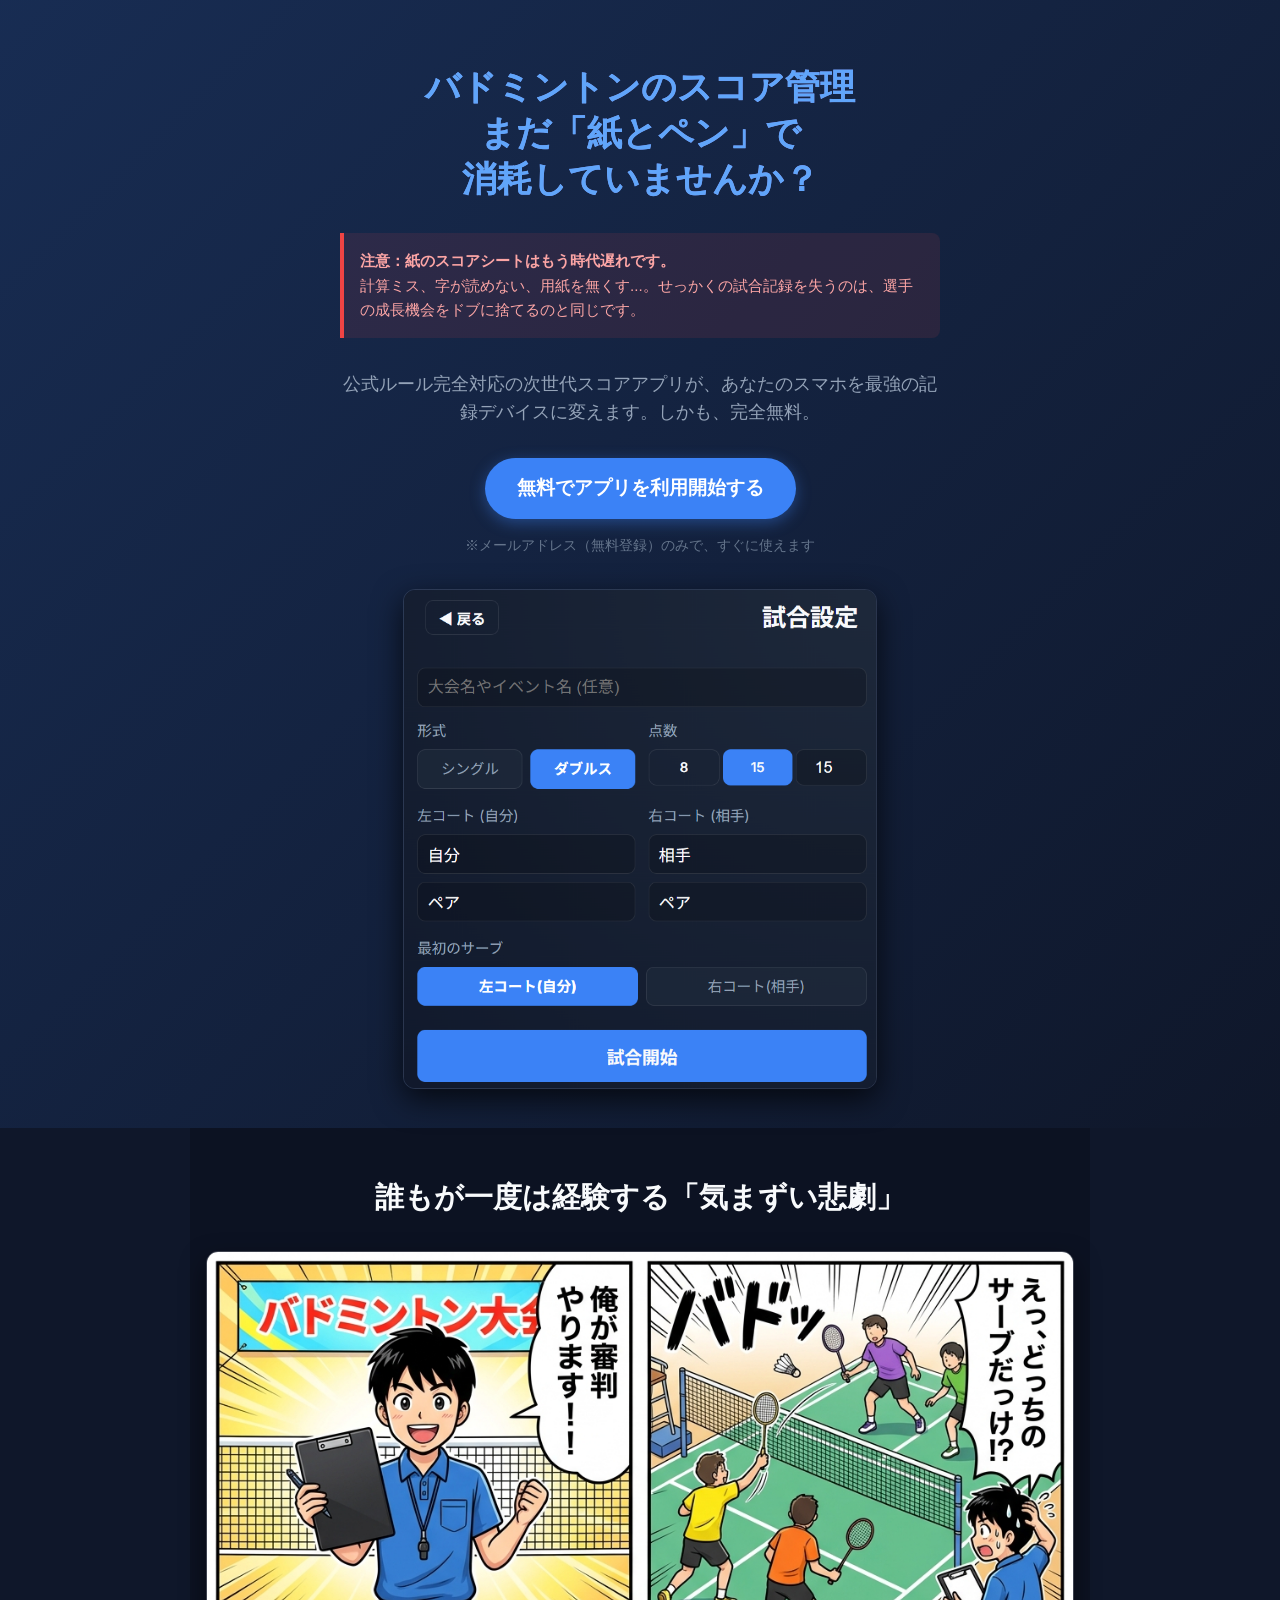
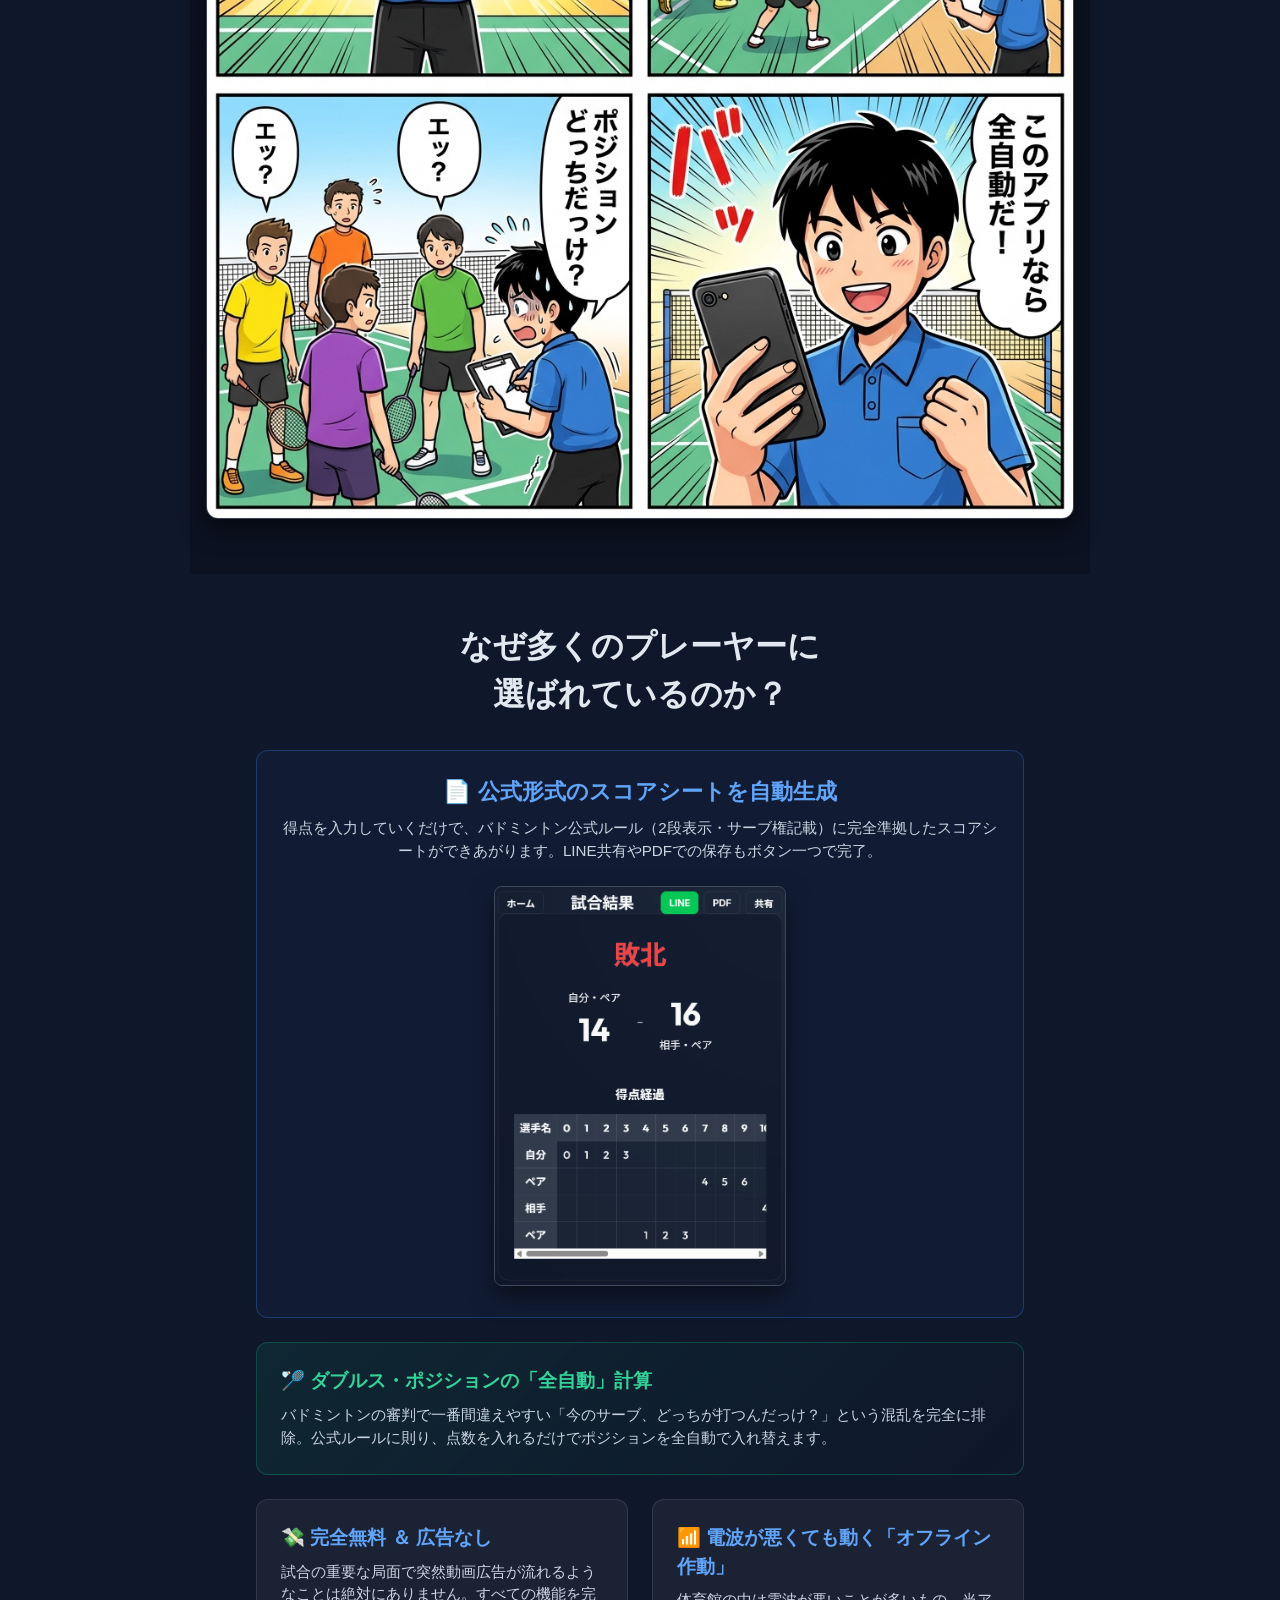
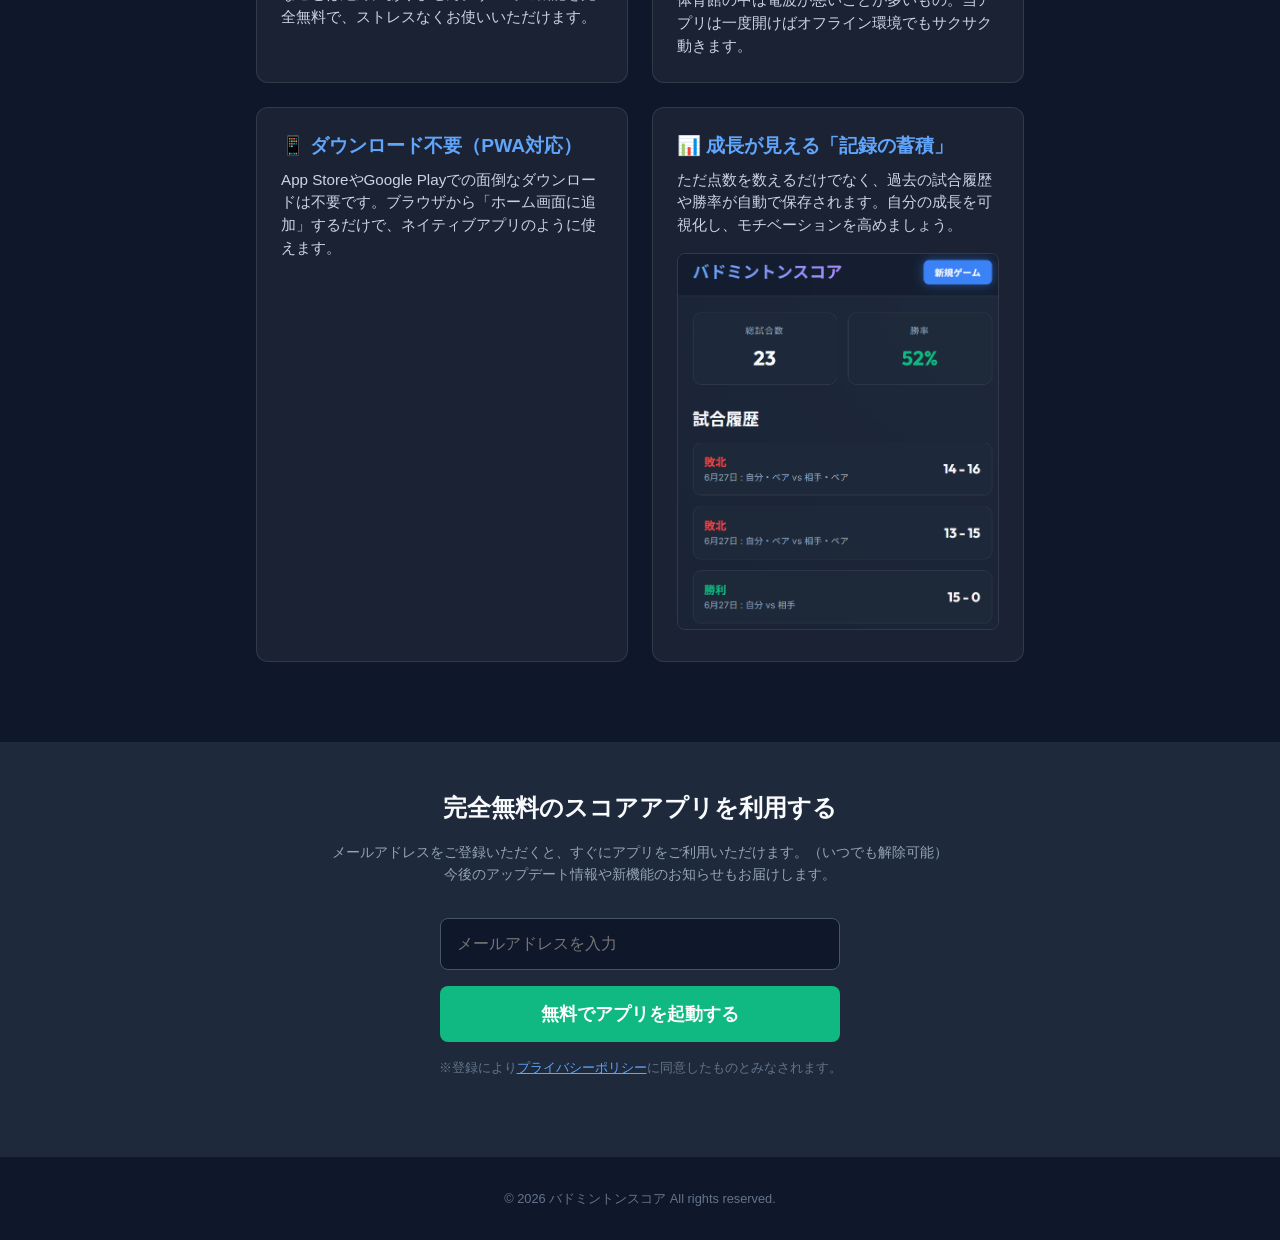
==== commit 0c88788c: "Add files via upload" ====
--- a/badminton-score-app/index.html
+++ b/badminton-score-app/index.html
@@ -174,8 +174,8 @@
 
     <p>公式ルール完全対応の次世代スコアアプリが、あなたのスマホを最強の記録デバイスに変えます。しかも、完全無料。</p>
     
-    <a href="./app.html" class="lp-cta">今すぐ無料でアプリを起動する</a>
-    <p style="font-size: 0.85rem; color: #64748b; margin-bottom: 2rem;">※クリックすると直接アプリ画面が開きます</p>
+    <a href="#opt-in-section" class="lp-cta">無料でアプリを利用開始する</a>
+    <p style="font-size: 0.85rem; color: #64748b; margin-bottom: 2rem;">※メールアドレス（無料登録）のみで、すぐに使えます</p>
     
     <img src="screenshot-setup.png" alt="アプリ設定画面" style="max-width: 100%; max-height: 500px; border-radius: 12px; box-shadow: 0 10px 30px rgba(0,0,0,0.7); border: 1px solid rgba(255,255,255,0.1);">
   </header>
@@ -226,12 +226,12 @@
     </div>
   </section>
 
-  <section class="opt-in">
-    <h2>アプリの最新情報を受け取る</h2>
-    <p>バドミントンスコアアプリのアップデート情報や新機能のお知らせをメールでお届けします。（いつでも解除可能）</p>
-    <form class="opt-in-form" onsubmit="event.preventDefault(); alert('ご登録ありがとうございます！');">
+  <section id="opt-in-section" class="opt-in">
+    <h2>完全無料のスコアアプリを利用する</h2>
+    <p>メールアドレスをご登録いただくと、すぐにアプリをご利用いただけます。（いつでも解除可能）<br>今後のアップデート情報や新機能のお知らせもお届けします。</p>
+    <form class="opt-in-form" onsubmit="event.preventDefault(); window.location.href='./app.html';">
       <input type="email" placeholder="メールアドレスを入力" required>
-      <button type="submit">無料で登録する</button>
+      <button type="submit">無料でアプリを起動する</button>
     </form>
     <p style="font-size: 0.8rem; margin-top: 1rem; color: #64748b;">
       ※登録により<a href="privacy.html" target="_blank" style="color: #60a5fa; text-decoration: underline;">プライバシーポリシー</a>に同意したものとみなされます。
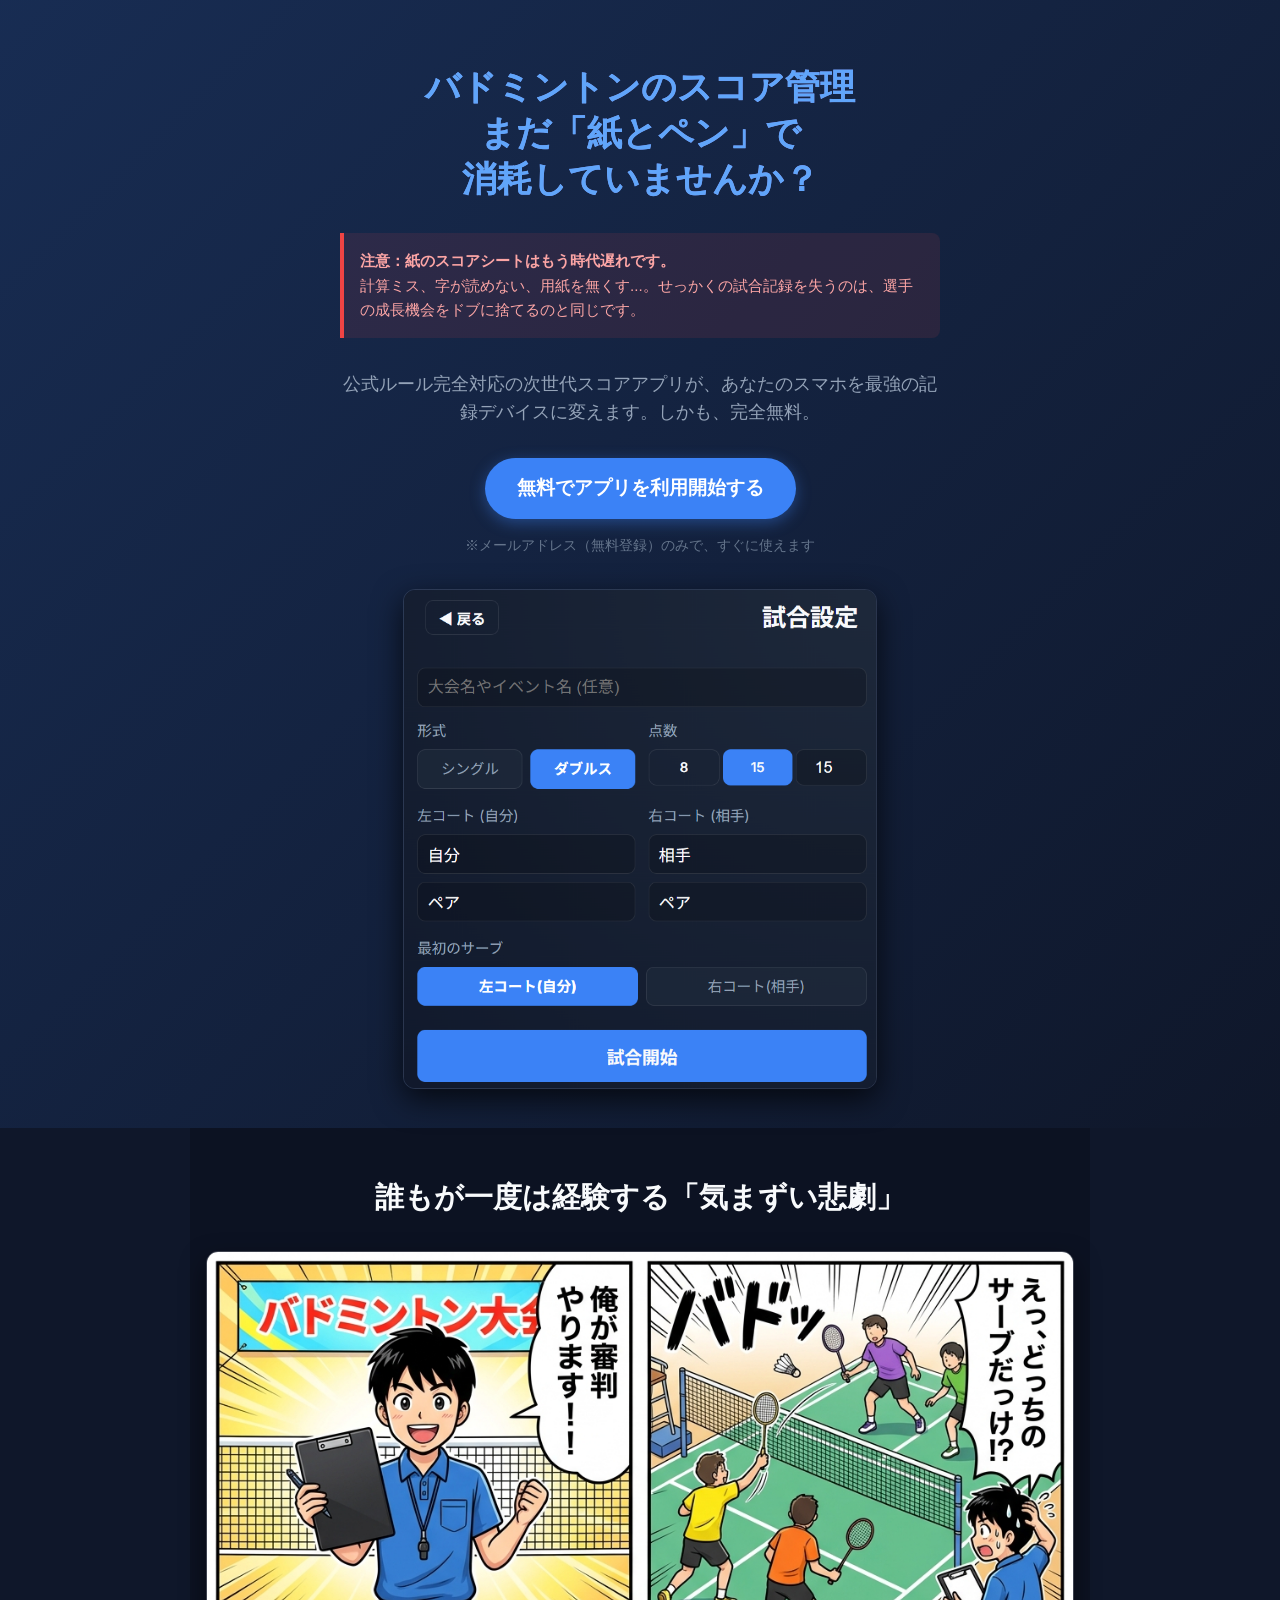
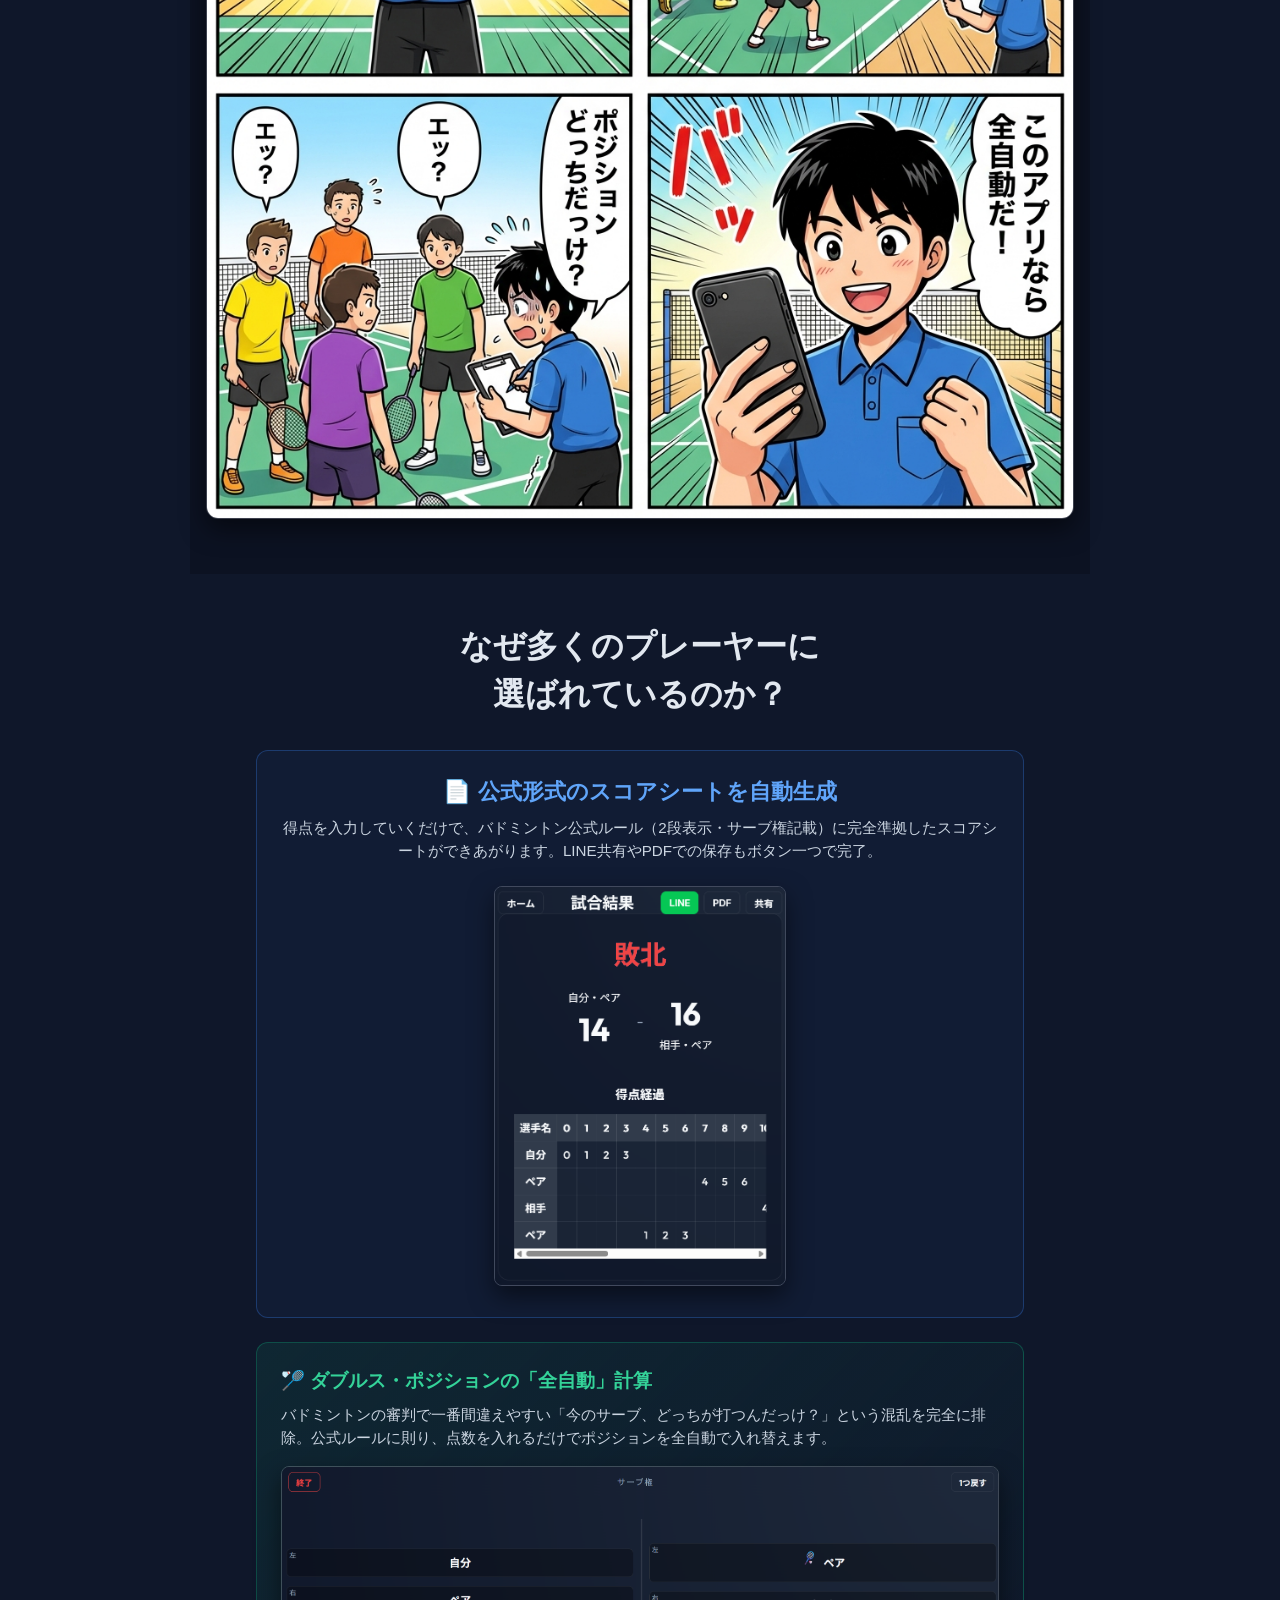
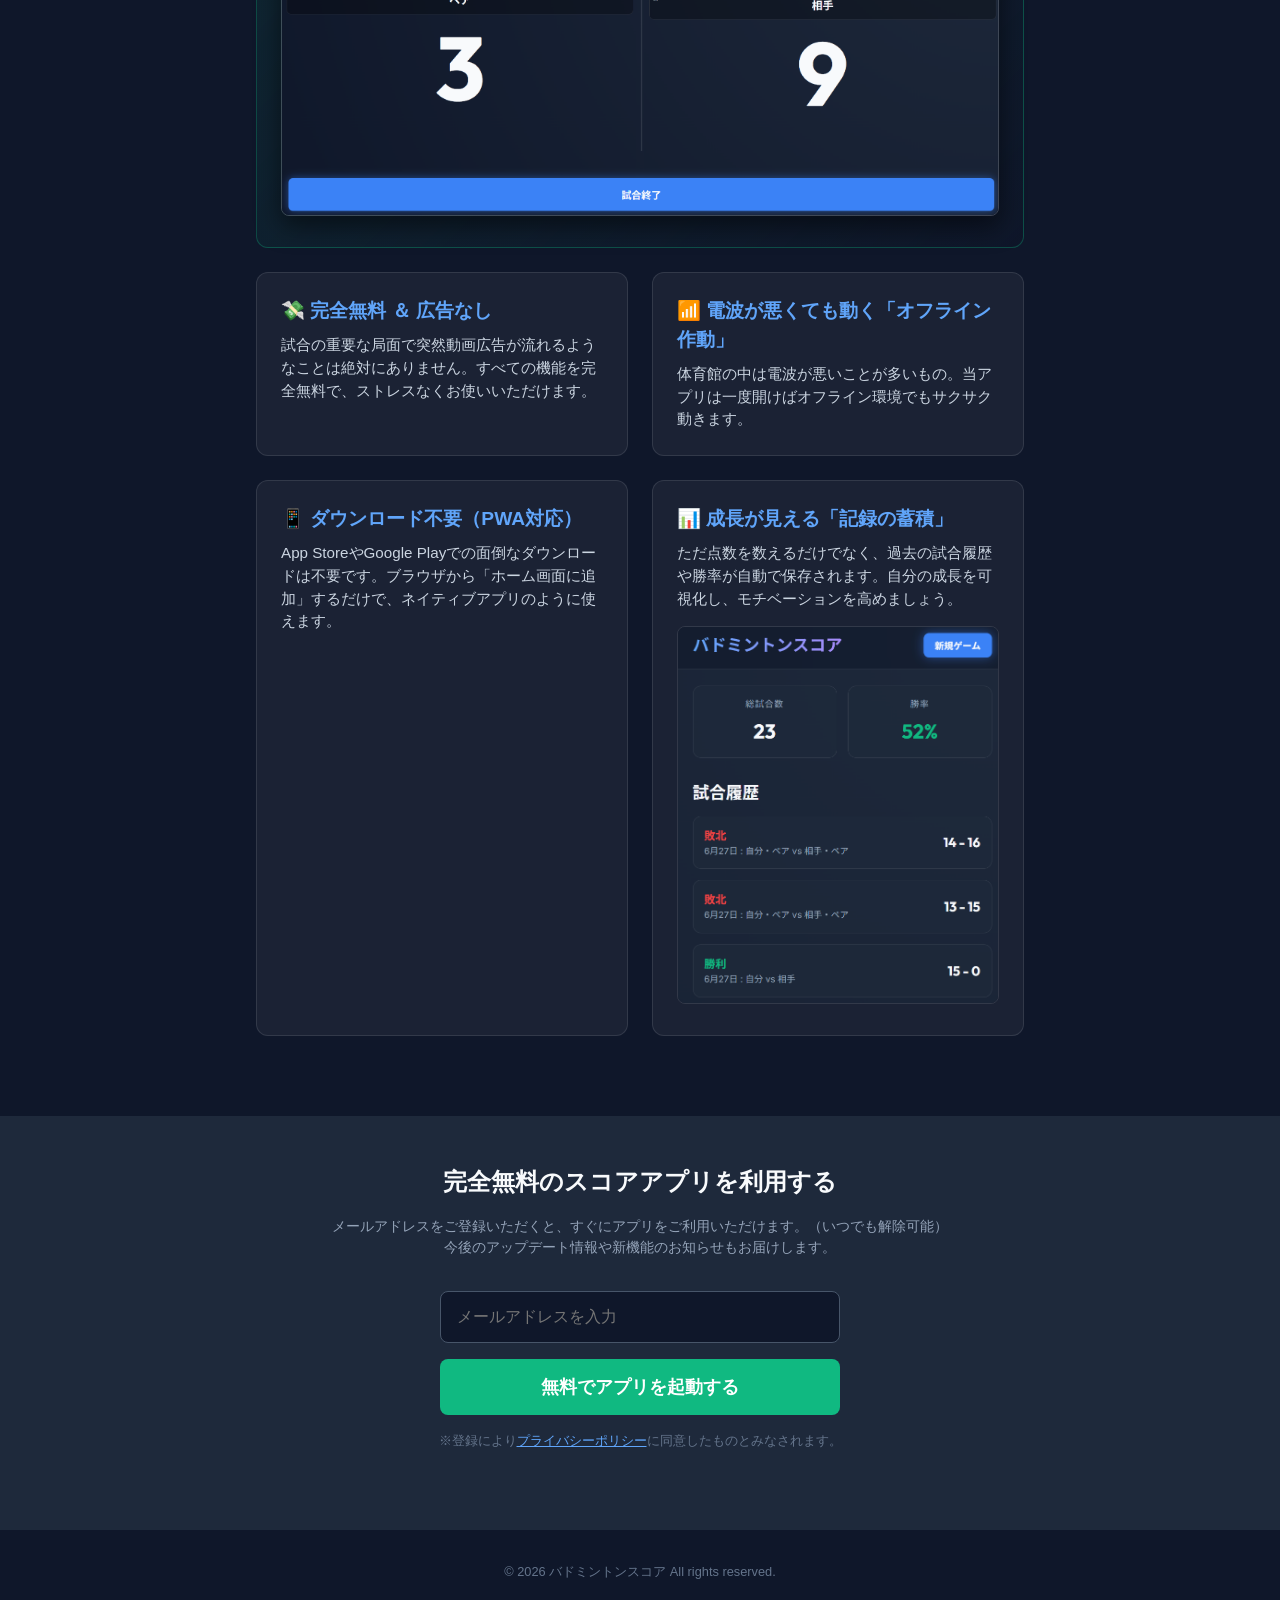
==== commit 6bcc3219: "Add files via upload" ====
--- a/badminton-score-app/index.html
+++ b/badminton-score-app/index.html
@@ -161,6 +161,11 @@
       font-size: 0.8rem;
     }
   </style>
+  <script>
+    if (localStorage.getItem('bscore_registered') === 'true') {
+      window.location.replace('./app.html');
+    }
+  </script>
 </head>
 <body>
 
@@ -200,6 +205,7 @@
       <div class="feature-card strong-point">
         <h3>🏸 ダブルス・ポジションの「全自動」計算</h3>
         <p>バドミントンの審判で一番間違えやすい「今のサーブ、どっちが打つんだっけ？」という混乱を完全に排除。公式ルールに則り、点数を入れるだけでポジションを全自動で入れ替えます。</p>
+        <img src="score-bord.png" alt="スコアボード画面" style="max-width: 100%; border-radius: 8px; margin-top: 1rem; border: 1px solid rgba(255,255,255,0.2); box-shadow: 0 10px 25px rgba(0,0,0,0.5);">
       </div>
 
       <div class="feature-card">
@@ -229,7 +235,7 @@
   <section id="opt-in-section" class="opt-in">
     <h2>完全無料のスコアアプリを利用する</h2>
     <p>メールアドレスをご登録いただくと、すぐにアプリをご利用いただけます。（いつでも解除可能）<br>今後のアップデート情報や新機能のお知らせもお届けします。</p>
-    <form class="opt-in-form" onsubmit="event.preventDefault(); window.location.href='./app.html';">
+    <form class="opt-in-form" onsubmit="event.preventDefault(); localStorage.setItem('bscore_registered', 'true'); window.location.href='./app.html';">
       <input type="email" placeholder="メールアドレスを入力" required>
       <button type="submit">無料でアプリを起動する</button>
     </form>
--- a/badminton-score-app/styles.css
+++ b/badminton-score-app/styles.css
@@ -27,7 +27,7 @@
 }
 
 .app-container {
-  max-width: 480px;
+  width: 100%;
   margin: 0 auto;
   min-height: 100vh;
   position: relative;
@@ -68,6 +68,9 @@
   position: sticky;
   top: 0;
   z-index: 10;
+  max-width: 800px;
+  margin: 0 auto;
+  width: 100%;
 }
 
 h1, h2, h3 {
@@ -85,6 +88,9 @@
 .content {
   padding: 1.5rem;
   flex: 1;
+  max-width: 800px;
+  margin: 0 auto;
+  width: 100%;
 }
 
 /* Buttons */
@@ -284,13 +290,13 @@
 .scoreboard {
   flex: 1;
   display: flex;
-  flex-direction: column;
+  flex-direction: row;
 }
 
 .divider {
-  height: 2px;
+  width: 2px;
   background: var(--border-color);
-  margin: 0 2rem;
+  margin: 2rem 0;
 }
 
 .team-panel {
@@ -300,7 +306,7 @@
   justify-content: center;
   align-items: center;
   position: relative;
-  padding: 2rem 1rem;
+  padding: 1vh 1vw;
 }
 
 .team-name {
@@ -310,7 +316,7 @@
 }
 
 .score-display {
-  font-size: 8rem;
+  font-size: clamp(4rem, 25vmin, 12rem);
   font-family: 'Outfit', sans-serif;
   font-weight: 800;
   line-height: 1;
